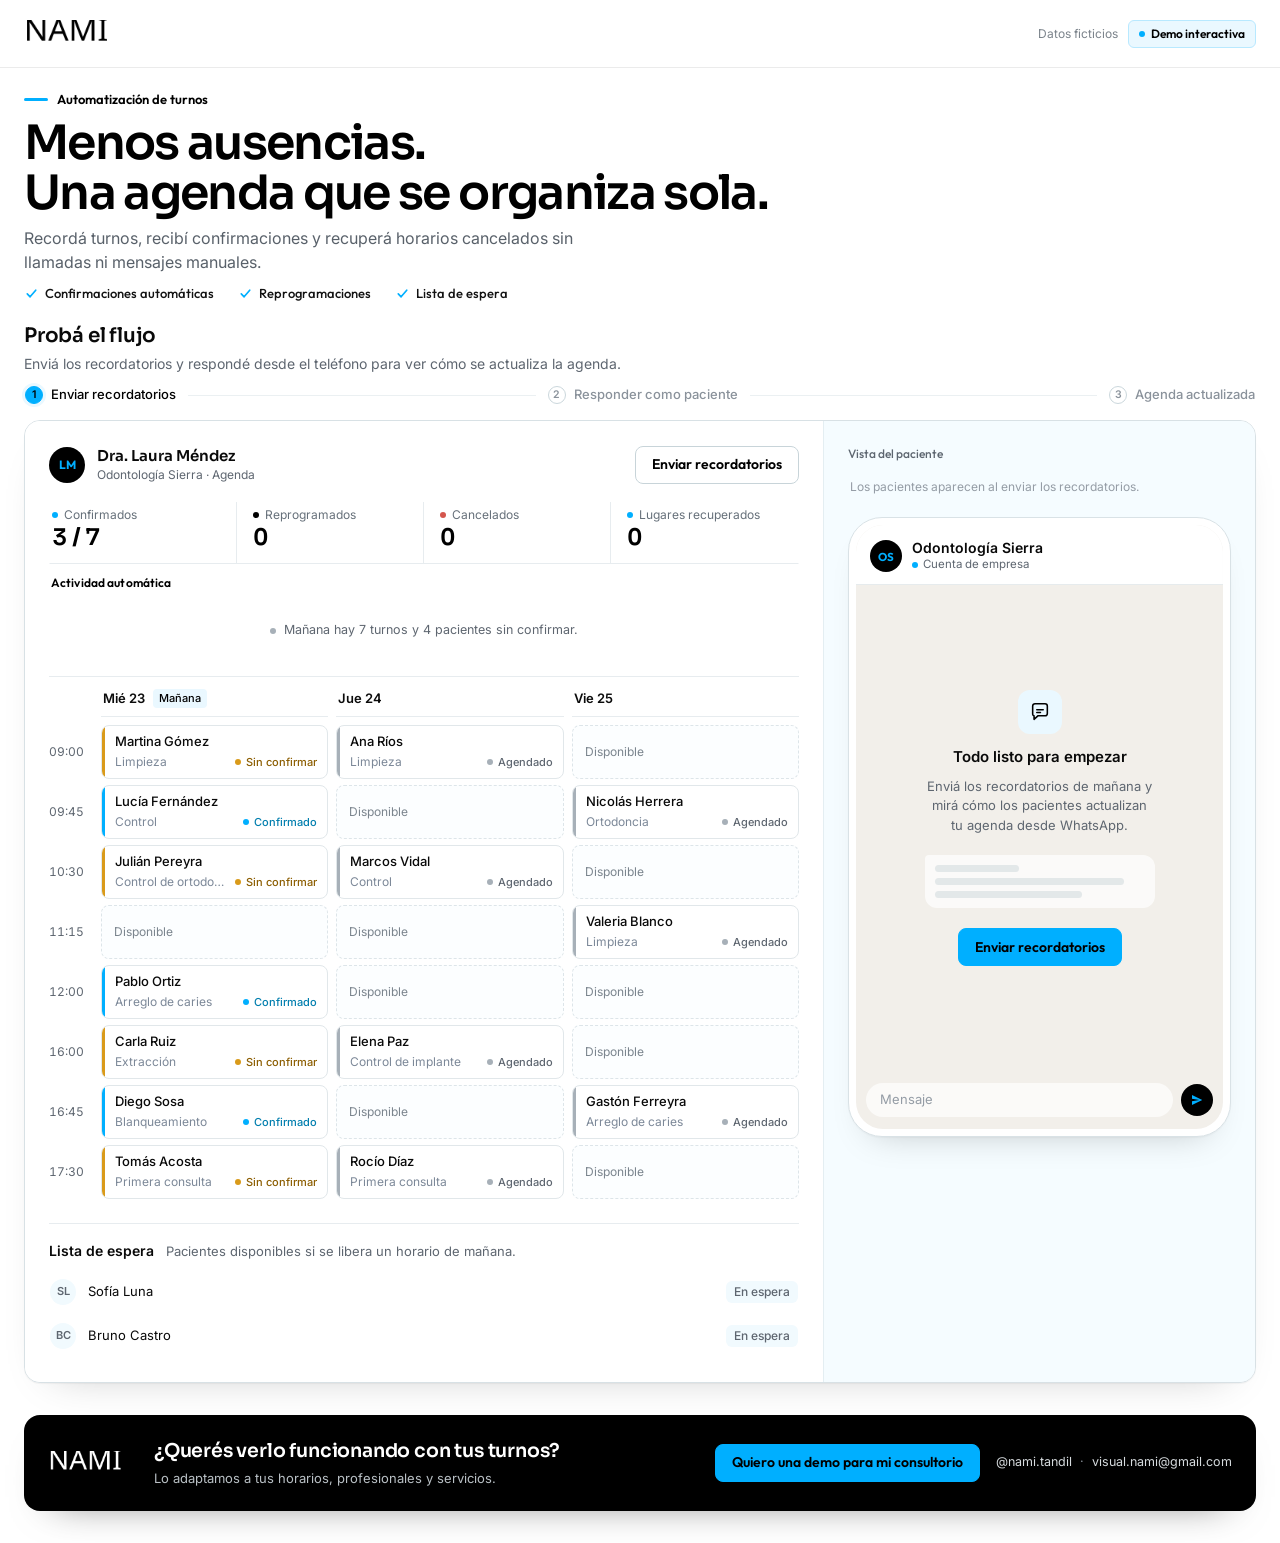
==== demo-turnos/demo_turnos_whatsapp_nami.html @ 7fe3a368 "feat: se agrego turnero" ====
<!DOCTYPE html>
<html lang="es">
<head>
<meta charset="UTF-8">
<meta name="viewport" content="width=device-width, initial-scale=1, viewport-fit=cover">
<meta name="color-scheme" content="light">
<title>Demo interactiva: turnos por WhatsApp — NAMI</title>
<link rel="preconnect" href="https://fonts.googleapis.com">
<link rel="preconnect" href="https://fonts.gstatic.com" crossorigin>
<link href="https://fonts.googleapis.com/css2?family=Inter:wght@400;500;600;700&family=Outfit:wght@500;600;700&family=Sora:wght@500;600;700&display=swap" rel="stylesheet">
<style>
:root{
  color-scheme:light;
  --bg:#F6F8FA; --surface:#FFFFFF; --panel:#FAFBFC; --subtle:#F3F5F8; --ink:#15202B; --muted:#64748B; --faint:#94A3B8; --free-ink:#6B7889;
  --line:#E4E9EF; --line-soft:#EDF0F4; --line-strong:#D5DCE4;
  --navy:#172A3A; --navy-hover:#22394D; --accent:#566FEF; --accent-tint:#EEF1FE; --accent-ink:#3E55D6;
  --ok:#20B982; --ok-ink:#0E8A5E; --ok-tint:#E8F7F0;
  --warn:#DDA02B; --warn-ink:#946306; --warn-tint:#FDF4E2;
  --bad:#C4574C; --bad-ink:#A4443A; --bad-tint:#FBEFED;
  --neutral:#A3AFBE;
  --chat-bg:#EFEBE5; --bubble-me:#DDF5E9; --bubble-bot:#FFFFFF; --chat-meta:#7C8A96;
  --s1:4px; --s2:8px; --s3:12px; --s4:16px; --s5:24px; --s6:32px; --s7:48px; --s8:64px;
  --r-sm:6px; --r:8px; --r-md:10px; --r-lg:14px;
  --sh-ws:0 1px 2px rgba(23,42,58,.04),0 12px 32px -20px rgba(23,42,58,.14);
  --sh-device:0 1px 2px rgba(23,42,58,.05),0 12px 28px -18px rgba(23,42,58,.22);
  --font:"Geist","Inter",system-ui,-apple-system,"Segoe UI",Roboto,sans-serif;
  --fs-xs:12px; --fs-sm:13px; --fs-base:14px; --fs-md:16px; --fs-lg:20px;
  --ease:cubic-bezier(.2,.7,.2,1); --t-fast:180ms; --t:260ms; --t-slow:320ms;
  box-sizing:border-box;
  padding-top:env(safe-area-inset-top,0px); padding-bottom:env(safe-area-inset-bottom,0px);
}
html{scroll-padding-top:env(safe-area-inset-top,0px)}
*,*::before,*::after{box-sizing:inherit;margin:0;padding:0}
body{background:var(--bg);color:var(--ink);font-family:var(--font);font-size:var(--fs-base);line-height:1.5;-webkit-font-smoothing:antialiased}
button{font:inherit;color:inherit;background:none;border:0;cursor:pointer}
button:disabled{cursor:default}
:focus-visible{outline:2px solid var(--accent);outline-offset:2px;border-radius:var(--r-sm)}
.container{max-width:1360px;margin:0 auto;padding:0 var(--s5)}
.no-anim *,.no-anim *::before,.no-anim *::after{transition:none!important;animation:none!important}

@keyframes fadeUp{from{opacity:0;transform:translateY(4px)}}
@keyframes fadeIn{from{opacity:0}}
@keyframes pop{from{opacity:0;transform:scale(.6)}}
@keyframes fill{from{transform:scaleX(0)}to{transform:scaleX(1)}}

/* header */
.hdr{height:60px;border-bottom:1px solid var(--line-soft);background:var(--surface)}
.hdr .container{height:100%;display:flex;align-items:center;justify-content:space-between}
.brand{display:flex;align-items:center;gap:10px;text-decoration:none;color:var(--navy);font-weight:600;font-size:15px}
.brand i{width:28px;height:28px;border-radius:50%;background:var(--navy);color:#fff;display:grid;place-items:center;font-style:normal;font-size:13px;font-weight:600}
.hdr-r{display:flex;align-items:center;gap:var(--s3)}
.hdr-r small{color:var(--faint);font-size:var(--fs-xs)}
.badge{display:inline-flex;align-items:center;gap:6px;font-size:var(--fs-xs);font-weight:500;color:var(--navy);border:1px solid var(--line);background:var(--subtle);border-radius:var(--r-sm);padding:3px 9px}
.badge::before{content:"";width:6px;height:6px;border-radius:50%;background:var(--ok)}

/* hero */
.hero{padding:var(--s6) 0 var(--s5);max-width:880px}
.eyebrow{font-size:var(--fs-sm);font-weight:500;color:var(--accent-ink);margin-bottom:var(--s2)}
.hero h1{font-size:clamp(32px,3.7vw,48px);font-weight:600;line-height:1.06;letter-spacing:-.03em;color:var(--navy)}
.hero h1 .l{display:block}
.hero p{font-size:var(--fs-md);color:var(--muted);max-width:60ch;margin-top:var(--s3)}
.benefits{display:flex;flex-wrap:wrap;gap:var(--s2) var(--s5);margin-top:var(--s3);list-style:none}
.benefits li{display:flex;align-items:center;gap:6px;font-size:var(--fs-sm);font-weight:500}
.benefits svg{color:var(--ok);flex:none}

/* demo head + stepper */
.demo-head{margin-bottom:var(--s3)}
.demo-head h2{font-size:var(--fs-lg);font-weight:600;letter-spacing:-.01em}
.demo-head p{color:var(--muted);font-size:var(--fs-base);margin-top:2px}
.stepper{display:flex;align-items:center;gap:var(--s3);list-style:none;margin-bottom:var(--s3);padding:var(--s2) var(--s4);background:var(--surface);border:1px solid var(--line-soft);border-radius:var(--r-md)}
.step{display:flex;align-items:center;gap:var(--s2);font-size:var(--fs-sm);font-weight:500;color:var(--faint);white-space:nowrap;transition:color var(--t) var(--ease)}
.step .dot{width:20px;height:20px;border-radius:50%;border:1px solid var(--line-strong);display:grid;place-items:center;font-size:11px;font-weight:600;background:var(--surface);transition:background-color var(--t) var(--ease),border-color var(--t) var(--ease),color var(--t) var(--ease),box-shadow var(--t) var(--ease)}
.step.active{color:var(--ink)}
.step.active .dot{border-color:var(--accent);background:var(--accent);color:#fff;box-shadow:0 0 0 3px var(--accent-tint)}
.step.done{color:var(--ink)}
.step.done .dot{border-color:var(--ok);background:var(--ok);color:#fff}
.step.fx-done .dot svg{animation:pop var(--t) var(--ease)}
.sep{flex:1;height:1px;background:var(--line-soft);min-width:16px;transition:background-color var(--t-slow) var(--ease)}
.sep.done{background:color-mix(in srgb,var(--ok) 55%,transparent)}

/* summary */
.summary{display:grid;grid-template-columns:minmax(0,1.5fr) minmax(0,1fr);gap:var(--s5);align-items:center;background:var(--surface);border:1px solid var(--line-soft);border-left:3px solid var(--ok);border-radius:var(--r-md);padding:var(--s4) var(--s5);margin-bottom:var(--s3)}
.summary.fx-in{animation:fadeUp var(--t-slow) var(--ease)}
.sum-s{font-size:var(--fs-xs);font-weight:500;color:var(--ok-ink);margin-bottom:2px}
.sum-t{display:flex;align-items:center;gap:var(--s2);font-size:var(--fs-md);font-weight:600;margin-bottom:var(--s3)}
.summary ul{list-style:none;display:grid;grid-template-columns:repeat(2,minmax(0,1fr));gap:6px var(--s5)}
.summary li{display:flex;gap:var(--s2);align-items:flex-start;font-size:var(--fs-sm)}
.ck{width:18px;height:18px;border-radius:50%;background:var(--ok-tint);color:var(--ok-ink);display:grid;place-items:center;flex:none;margin-top:1px}
.ck.big{background:var(--ok);color:#fff;width:22px;height:22px;margin:0}
.sum-q{font-size:var(--fs-md);font-weight:600;line-height:1.35;color:var(--navy)}
.sum-a{display:flex;align-items:center;gap:var(--s3);flex-wrap:wrap;margin-top:var(--s3)}
.sum-n{font-size:var(--fs-xs);color:var(--muted);margin-top:var(--s2)}

/* buttons */
.btn{position:relative;overflow:hidden;display:inline-flex;align-items:center;justify-content:center;gap:var(--s2);height:38px;padding:0 var(--s4);border-radius:var(--r);background:var(--navy);color:#fff;font-weight:500;font-size:var(--fs-base);transition:background-color var(--t-fast) var(--ease),color var(--t-fast) var(--ease),border-color var(--t-fast) var(--ease),transform var(--t-fast) var(--ease);text-decoration:none;white-space:nowrap;border:1px solid transparent;cursor:pointer}
.btn:hover:not(:disabled){background:var(--navy-hover)}
.btn:active:not(:disabled){transform:translateY(1px)}
.btn.sending{cursor:progress}
.btn.sending::after{content:"";position:absolute;left:0;right:0;bottom:0;height:2px;background:rgba(255,255,255,.7);transform-origin:left;animation:fill 700ms linear forwards}
.btn.sent{background:var(--ok-tint);color:var(--ok-ink);cursor:default}
.btn.ghost{background:var(--surface);color:var(--ink);border-color:var(--line)}
.btn.ghost:hover:not(:disabled){background:var(--subtle)}
.link{font-size:var(--fs-sm);color:var(--muted);padding:6px 4px;border-radius:var(--r-sm);white-space:nowrap;transition:color var(--t-fast)}
.link:hover{color:var(--ink)}
.send-h:not(.sent):not(.sending){background:var(--surface);color:var(--ink);border-color:var(--line)}
.send-h:not(.sent):not(.sending):hover{background:var(--subtle)}
.send-h.sending{background:var(--subtle);color:var(--muted);border-color:var(--line)}
.send-h.sending::after{background:var(--accent)}

/* workspace */
.ws{display:grid;grid-template-columns:minmax(0,1.85fr) minmax(0,1fr);background:var(--surface);border:1px solid var(--line);border-radius:var(--r-lg);box-shadow:var(--sh-ws);overflow:clip;transition:opacity 200ms var(--ease)}
.ws.fading{opacity:.35}
.ag{padding:var(--s5);min-width:0}
.ph{background:var(--panel);border-left:1px solid var(--line-soft);padding:var(--s5);min-width:0}
.ph-inner{position:sticky;top:calc(var(--s4) + env(safe-area-inset-top,0px));width:100%;max-width:412px;margin:0 auto}

/* agenda */
.ag-h{display:flex;justify-content:space-between;align-items:center;gap:var(--s4);flex-wrap:wrap;margin-bottom:var(--s4);min-height:40px}
.who{display:flex;align-items:center;gap:var(--s3)}
.who .av{width:36px;height:36px;border-radius:50%;background:var(--accent-tint);color:var(--accent-ink);display:grid;place-items:center;font-weight:600;font-size:var(--fs-xs)}
.who b{display:block;font-size:15px;font-weight:600;line-height:1.3}
.who small{display:block;color:var(--muted);font-size:var(--fs-xs)}
.ag-actions{display:flex;align-items:center;gap:var(--s3)}

.metrics{display:grid;grid-template-columns:repeat(4,minmax(0,1fr));border:1px solid var(--line-soft);border-radius:var(--r-md)}
.metric{padding:10px var(--s4);border-right:1px solid var(--line-soft);min-width:0}
.metric:last-child{border-right:0}
.metric .ml{display:flex;align-items:center;gap:6px;font-size:var(--fs-xs);color:var(--muted);white-space:nowrap;overflow:hidden;text-overflow:ellipsis}
.metric .ml::before{content:"";width:6px;height:6px;border-radius:50%;background:var(--c);flex:none}
.metric .mv{display:block;font-size:22px;font-weight:600;letter-spacing:-.02em;line-height:1.25;font-variant-numeric:tabular-nums}
.metric.swap .mv{animation:fadeIn 220ms var(--ease)}

.activity{display:flex;align-items:flex-start;gap:10px;padding:var(--s3) 2px;margin-bottom:var(--s3);border-bottom:1px solid var(--line-soft);min-height:46px;font-size:var(--fs-sm)}
.a-dot{width:7px;height:7px;border-radius:50%;background:var(--tone,var(--neutral));flex:none;margin-top:7px;transition:background-color var(--t) var(--ease)}
.a-body{flex:1;min-width:0;color:var(--muted)}
.a-tag{color:var(--tone-ink,var(--ink));font-weight:500;margin-right:4px;transition:color var(--t) var(--ease)}
.activity.swap .a-body{animation:fadeIn 220ms var(--ease)}
.tone-ok{--tone:var(--ok);--tone-ink:var(--ok-ink)}
.tone-accent{--tone:var(--accent);--tone-ink:var(--accent-ink)}
.tone-bad{--tone:var(--bad);--tone-ink:var(--bad-ink)}
.tone-warn{--tone:var(--warn);--tone-ink:var(--warn-ink)}
.tone-neutral{--tone:var(--neutral);--tone-ink:var(--ink)}

.daytabs{display:none;gap:var(--s1);padding:3px;background:var(--subtle);border-radius:var(--r-md);margin-bottom:var(--s3)}
.daytabs button{flex:1;height:34px;border-radius:var(--r-sm);font-size:var(--fs-sm);font-weight:500;color:var(--muted);transition:background-color var(--t-fast) var(--ease),color var(--t-fast) var(--ease)}
.daytabs button:hover{color:var(--ink)}
.daytabs button[aria-selected="true"]{background:var(--surface);color:var(--ink);box-shadow:0 1px 2px rgba(23,42,58,.08)}

.cal{display:grid;grid-template-columns:44px repeat(3,minmax(0,1fr));gap:6px var(--s2)}
.cal-h{font-size:var(--fs-sm);font-weight:600;padding:0 2px var(--s2);display:flex;align-items:center;gap:var(--s2);border-bottom:1px solid var(--line-soft);margin-bottom:2px}
.cal-h.blank{border:0}
.cal-h .tag{font-size:11px;font-weight:500;color:var(--accent-ink);background:var(--accent-tint);padding:1px 6px;border-radius:4px}
.gut{font-size:var(--fs-xs);color:var(--muted);font-variant-numeric:tabular-nums;height:54px;display:flex;align-items:center}
.c{height:54px;border-radius:var(--r);min-width:0;position:relative;overflow:hidden;border:1px solid var(--line);background-color:var(--surface);transition:background-color var(--t) var(--ease),border-color var(--t) var(--ease),color var(--t) var(--ease)}
.c::before{content:"";position:absolute;left:0;top:0;bottom:0;width:3px;background:var(--c,transparent);transition:background-color var(--t) var(--ease)}
.ci{height:100%;display:flex;flex-direction:column;justify-content:center;padding:0 10px 0 13px;min-width:0}
.appt .nm{font-size:var(--fs-sm);font-weight:500;white-space:nowrap;overflow:hidden;text-overflow:ellipsis;line-height:1.35}
.appt .ln{display:flex;justify-content:space-between;align-items:center;gap:var(--s2);margin-top:2px}
.appt .sv{font-size:var(--fs-xs);color:var(--muted);white-space:nowrap;overflow:hidden;text-overflow:ellipsis;min-width:0}
.appt .stt{display:inline-flex;align-items:center;gap:5px;font-size:11px;font-weight:500;color:var(--ci);white-space:nowrap;flex:none}
.appt .stt::before{content:"";width:6px;height:6px;border-radius:50%;background:var(--c)}
.st-pendiente{--c:var(--warn);--ci:var(--warn-ink)}
.st-confirmado{--c:var(--ok);--ci:var(--ok-ink)}
.st-reprogramado{--c:var(--accent);--ci:var(--accent-ink)}
.st-agendado{--c:var(--neutral);--ci:var(--muted)}
.st-cancelado{--c:var(--bad);--ci:var(--bad-ink);background-color:var(--bad-tint);border-color:#F1DAD6}
.st-cancelado .nm{text-decoration:line-through;text-decoration-color:color-mix(in srgb,var(--bad) 60%,transparent)}
.free{border-style:dashed;border-color:#DCE2E9;background-color:transparent;color:var(--free-ink);font-size:var(--fs-xs)}
.free.hold{border-color:color-mix(in srgb,var(--accent) 40%,transparent);background-color:var(--accent-tint);color:var(--accent-ink);font-weight:500}
.free .ci{padding-left:12px}
.cal.mob{grid-template-columns:44px minmax(0,1fr)}
.cal.mob .cal-h{display:none}
.cal.mob .c{display:none}
.cal.mob[data-sel="mie"] .d-mie,.cal.mob[data-sel="jue"] .d-jue,.cal.mob[data-sel="vie"] .d-vie{display:block}

.wl{margin-top:var(--s5);padding-top:var(--s4);border-top:1px solid var(--line-soft)}
.wl-h{display:flex;align-items:baseline;gap:var(--s3);flex-wrap:wrap;margin-bottom:var(--s2)}
.wl-h h3{font-size:var(--fs-base);font-weight:600;transition:color var(--t) var(--ease)}
.wl-h p{font-size:var(--fs-sm);color:var(--muted)}
.wl.focus .wl-h h3{color:var(--accent-ink)}
.wl ul{list-style:none;display:grid;gap:2px}
.wl li{display:flex;justify-content:space-between;align-items:center;gap:var(--s3);padding:8px 10px;margin:0 -10px;font-size:var(--fs-sm);border-radius:var(--r);border:1px solid transparent;transition:background-color 250ms var(--ease),border-color 250ms var(--ease)}
.wl li.st-aviso,.wl li.st-ofrecido{background-color:var(--accent-tint);border-color:color-mix(in srgb,var(--accent) 22%,transparent)}
.wl li.st-tomo{background-color:var(--ok-tint);border-color:color-mix(in srgb,var(--ok) 22%,transparent)}
.wl li .p{display:flex;align-items:center;gap:var(--s3);white-space:nowrap}
.wl li .ini{width:26px;height:26px;border-radius:50%;background:var(--subtle);display:grid;place-items:center;font-size:11px;font-weight:600;color:var(--muted)}
.pill{font-size:var(--fs-xs);font-weight:500;padding:2px 8px;border-radius:var(--r-sm);white-space:nowrap;transition:background-color 250ms var(--ease),color 250ms var(--ease)}
.pill.espera,.pill.sigue{background:var(--subtle);color:var(--muted)}
.pill.aviso{background:var(--surface);color:var(--accent-ink)}
.pill.ofrecido{background:var(--surface);color:var(--accent-ink)}
.pill.tomo{background:var(--surface);color:var(--ok-ink)}

/* phone */
.ph-lbl{font-size:var(--fs-xs);color:var(--muted);font-weight:500;margin-bottom:var(--s2);min-height:18px}
.chats{display:flex;gap:6px;overflow-x:auto;margin-bottom:var(--s3);scrollbar-width:none;min-height:32px;width:100%;overscroll-behavior-inline:contain}
.chats::-webkit-scrollbar{display:none}
.chip{display:inline-flex;align-items:center;justify-content:flex-start;gap:6px;height:32px;padding:0 10px 0 4px;border:1px solid var(--line);background:var(--surface);border-radius:var(--r);font-size:var(--fs-xs);font-weight:500;white-space:nowrap;color:var(--muted);flex:1 0 auto;min-width:max-content;transition:background-color var(--t-fast) var(--ease),border-color var(--t-fast) var(--ease),color var(--t-fast) var(--ease)}
.chip:hover{color:var(--ink);background:var(--subtle)}
.chip .cav{width:24px;height:24px;border-radius:50%;background:var(--subtle);display:grid;place-items:center;font-size:10px;font-weight:600;color:var(--muted);transition:background-color var(--t) var(--ease),color var(--t) var(--ease)}
.chip.done{background:var(--ok-tint);border-color:color-mix(in srgb,var(--ok) 30%,transparent);color:var(--ok-ink)}
.chip.done .cav{background:var(--ok);color:#fff}
.chip[aria-selected="true"]{border-color:var(--navy);box-shadow:inset 0 0 0 1px var(--navy);color:var(--ink)}
.chip.done[aria-selected="true"]{color:var(--ok-ink)}
.chip .u{width:6px;height:6px;border-radius:50%;background:var(--ok)}
.chip .u.hide{display:none}
.chats .hint-s{font-size:var(--fs-xs);color:var(--faint);line-height:32px}
.device{height:620px;border-radius:34px;background:var(--surface);border:1px solid var(--line);padding:7px;box-shadow:var(--sh-device)}
.screen{position:relative;height:100%;border-radius:27px;overflow:hidden;display:flex;flex-direction:column;background:var(--chat-bg)}
.c-head{background:var(--surface);display:flex;align-items:center;gap:10px;padding:14px 14px 10px;border-bottom:1px solid var(--line-soft);flex:none}
.c-head .av{width:32px;height:32px;border-radius:50%;background:var(--navy);color:#fff;display:grid;place-items:center;font-weight:600;font-size:11.5px;flex:none}
.c-head b{display:block;font-size:var(--fs-base);font-weight:600;line-height:1.25}
.c-head small{display:flex;align-items:center;gap:5px;font-size:11.5px;color:var(--muted);transition:color var(--t-fast)}
.c-head small::before{content:"";width:6px;height:6px;border-radius:50%;background:var(--ok)}
.c-head small.typ{color:var(--ok-ink)}
.c-body{flex:1;overflow-y:auto;overscroll-behavior:contain;padding:var(--s3) 10px var(--s4);display:flex;flex-direction:column;gap:6px;scrollbar-width:thin;scrollbar-color:rgba(23,42,58,.16) transparent}
.c-body::-webkit-scrollbar{width:6px}
.c-body::-webkit-scrollbar-track{background:transparent}
.c-body::-webkit-scrollbar-thumb{background:rgba(23,42,58,.14);border-radius:3px}
.c-body::-webkit-scrollbar-thumb:hover{background:rgba(23,42,58,.26)}
.c-body>*{flex:none}
.daysep{align-self:center;font-size:11px;color:var(--chat-meta);background:rgba(255,255,255,.75);padding:2px 8px;border-radius:var(--r-sm);margin-bottom:var(--s1)}
.msg{max-width:84%;display:flex;flex-direction:column;gap:6px}
.msg.bot{align-self:flex-start}
.msg.me{align-self:flex-end}
.msg.me+.msg.bot,.msg.bot+.msg.me,.sys+.msg,.msg+.sys{margin-top:4px}
.in{animation:fadeUp var(--t) var(--ease)}
.bub{padding:7px 10px 3px;border-radius:12px;font-size:14px;line-height:1.42;box-shadow:0 1px 1px rgba(23,42,58,.05);overflow-wrap:anywhere}
.bot .bub{background:var(--bubble-bot);border-top-left-radius:4px}
.me .bub{background:var(--bubble-me);border-top-right-radius:4px}
.bub .meta{display:block;text-align:right;font-size:10.5px;color:var(--chat-meta);margin-top:1px}
.me .meta::after{content:" ✓✓";color:#3AA0DB;letter-spacing:-2px}
.qr{display:flex;flex-wrap:wrap;gap:6px}
.qr button{height:32px;padding:0 12px;border-radius:var(--r);background:var(--surface);border:1px solid rgba(23,42,58,.1);color:var(--ok-ink);font-size:13px;font-weight:500;cursor:pointer;transition:background-color var(--t-fast) var(--ease),border-color var(--t-fast) var(--ease),transform var(--t-fast) var(--ease)}
.qr button:hover:not(:disabled){background:var(--ok-tint);border-color:color-mix(in srgb,var(--ok) 35%,transparent)}
.qr button:active:not(:disabled){transform:translateY(1px);background:color-mix(in srgb,var(--ok) 18%,#fff)}
.qr button.neg{color:var(--bad-ink)}
.qr button.neg:hover:not(:disabled){background:var(--bad-tint);border-color:color-mix(in srgb,var(--bad) 30%,transparent)}
.qr button.neg:active:not(:disabled){background:color-mix(in srgb,var(--bad) 14%,#fff)}
.qr.opts button{color:var(--ink);font-variant-numeric:tabular-nums}
.qr.opts button:hover:not(:disabled){color:var(--ok-ink)}
.qr button:disabled{background:transparent;border-style:dashed;border-color:rgba(23,42,58,.14);color:var(--faint);cursor:not-allowed}
.qr button:focus-visible{outline:2px solid var(--accent);outline-offset:1px}
.chosen{display:inline-flex;align-items:center;gap:6px;align-self:flex-start;height:28px;padding:0 10px;border-radius:var(--r);background:rgba(255,255,255,.6);color:var(--muted);font-size:12.5px;font-weight:500}
.chosen svg{color:var(--ok)}
.chosen.neg svg{color:var(--bad)}
.hint{font-size:11.5px;color:var(--accent-ink);background:rgba(255,255,255,.7);border:1px dashed color-mix(in srgb,var(--accent) 45%,transparent);border-radius:var(--r-sm);padding:4px 8px;align-self:flex-start}
.sys{align-self:center;max-width:90%;text-align:center;font-size:11.5px;color:#4B5866;background:rgba(255,255,255,.8);border-radius:var(--r);padding:4px 10px}
.typing{align-self:flex-start;background:var(--bubble-bot);border-radius:12px;padding:10px 12px;display:none;gap:4px;margin-top:4px}
.typing.on{display:flex}
.typing i{width:5px;height:5px;border-radius:50%;background:var(--chat-meta)}
.typing i:nth-child(1){opacity:.4}.typing i:nth-child(2){opacity:.65}.typing i:nth-child(3){opacity:.9}
.empty{margin:auto;text-align:center;display:grid;justify-items:center;gap:var(--s2);padding:var(--s5)}
.empty .ic{width:44px;height:44px;border-radius:12px;background:var(--surface);display:grid;place-items:center;color:var(--ok);margin-bottom:var(--s1)}
.empty b{font-size:15px;font-weight:600}
.empty p{font-size:var(--fs-sm);color:var(--muted);max-width:230px;margin-bottom:var(--s3)}
.preview{width:100%;max-width:230px;background:var(--surface);border-radius:12px;border-top-left-radius:4px;padding:10px;text-align:left;display:grid;gap:6px;margin-bottom:var(--s3);opacity:.7}
.preview i{height:7px;border-radius:4px;background:var(--line)}
.c-foot{display:flex;gap:var(--s2);align-items:center;padding:var(--s2) 10px 12px;flex:none;user-select:none}
.c-foot .inp{flex:1;background:rgba(255,255,255,.7);border-radius:18px;padding:7px 14px;font-size:var(--fs-sm);color:var(--faint);cursor:default}
.c-foot .snd{width:32px;height:32px;border-radius:50%;background:rgba(23,42,58,.12);display:grid;place-items:center;color:#fff}
.echo{display:none}

/* cta */
.cta{display:flex;justify-content:space-between;align-items:center;gap:var(--s5);flex-wrap:wrap;margin:var(--s6) 0 var(--s7);padding-top:var(--s5);border-top:1px solid var(--line-soft)}
.cta h2{font-size:18px;font-weight:600;letter-spacing:-.01em;color:var(--navy)}
.cta p{color:var(--muted);font-size:var(--fs-sm);margin-top:2px}
.cta .act{display:flex;align-items:center;gap:var(--s4);flex-wrap:wrap}
.cta .mail{font-size:var(--fs-sm);color:var(--muted);text-decoration:none}
.cta .mail:hover{color:var(--ink)}


/* ---------- pasada de calma ---------- */
.c{border-color:#E8ECF0;transition:background-color 240ms var(--ease),border-color 240ms var(--ease),color 240ms var(--ease)}
.c::before{transition:background-color 240ms var(--ease)}
.ci{transition:opacity 220ms var(--ease)}
.ci.swap0{opacity:0;transition:none}
.c.recovered{background-color:var(--ok-tint);border-color:color-mix(in srgb,var(--ok) 30%,transparent)}
.free{border-color:#E1E6EC;color:#7A8696}
.free.hold{border-color:color-mix(in srgb,var(--accent) 30%,transparent)}
.appt .sv{color:#7C8898}
.st-cancelado{border-color:#F2DEDA}
.hero{padding:22px 0 18px}
.hero p{margin-top:var(--s2)}
.benefits{margin-top:10px}
.demo-head{margin-bottom:6px}
.stepper{background:transparent;border-color:transparent;padding:4px 0;margin-bottom:10px}
.step .dot{width:18px;height:18px;font-size:10.5px}
.step.active .dot{box-shadow:0 0 0 3px color-mix(in srgb,var(--accent) 12%,transparent)}
.ph{background:#FCFCFD;border-left-color:#F0F2F5}
.metrics{border-color:transparent;border-bottom:1px solid #F0F2F5;border-radius:0}
.metric{padding:4px var(--s4) 10px;border-right-color:#F0F2F5}
.metric:first-child{padding-left:2px}
.metric .mv{font-size:23px}
.activity{border-bottom-color:#F0F2F5;padding:10px 2px;min-height:44px}
.wl li.st-aviso,.wl li.st-ofrecido{background-color:color-mix(in srgb,var(--accent-tint) 70%,#fff);border-color:transparent}
.wl li.st-tomo{background-color:color-mix(in srgb,var(--ok-tint) 70%,#fff);border-color:transparent}
.wl ul{gap:0}
.device{border-color:#E8ECF0;box-shadow:0 1px 2px rgba(23,42,58,.04),0 10px 24px -18px rgba(23,42,58,.18)}
.c-body{scrollbar-color:rgba(23,42,58,.1) transparent}
.c-body::-webkit-scrollbar{width:5px}
.c-body::-webkit-scrollbar-thumb{background:rgba(23,42,58,.1)}
.c-body::-webkit-scrollbar-thumb:hover{background:rgba(23,42,58,.22)}
.chosen{background:rgba(255,255,255,.85);border:1px solid rgba(23,42,58,.06);color:#3C4A58;animation:fadeIn 200ms var(--ease)}
.chosen.neg{color:var(--bad-ink)}
.cta{margin:var(--s5) 0 var(--s6);padding-top:var(--s4)}
@media (max-width:759px){.metrics{border-bottom:0}.metric{padding:8px var(--s3)}.metric:first-child{padding-left:var(--s3)}.hero{padding:var(--s4) 0 var(--s3)}}


/* ---------- actividad automática ---------- */
.feed{padding:10px 2px 12px;border-bottom:1px solid #F0F2F5;margin-bottom:var(--s3)}
.feed h4{font-size:var(--fs-xs);font-weight:500;color:var(--muted);margin-bottom:6px}
.feed ul{list-style:none;height:66px;overflow:hidden;display:flex;flex-direction:column;gap:3px}
.feed .ev{height:20px;flex:none;display:flex;align-items:center;gap:8px;font-size:12.5px;color:var(--ink);min-width:0}
.feed .ev .d{width:6px;height:6px;border-radius:50%;background:var(--neutral);flex:none}
.feed .ev .tx{white-space:nowrap;overflow:hidden;text-overflow:ellipsis;min-width:0}
.feed .ev.empty{color:var(--muted)}
.feed .ev.in{animation:fadeIn 240ms var(--ease)}
.t-ok .d{background:var(--ok)!important}.t-bad .d{background:var(--bad)!important}
.t-offer .d,.t-move .d,.t-send .d{background:var(--accent)!important}.t-warn .d{background:var(--warn)!important}
/* ---------- selector de conversaciones ---------- */
.chats-wrap{position:relative;width:100%;margin-bottom:var(--s3)}
.chats-wrap .chats{margin-bottom:0;scroll-padding-inline:12px;padding:0 2px 2px;-webkit-overflow-scrolling:touch}
.chats-wrap::before,.chats-wrap::after{content:"";position:absolute;top:0;bottom:2px;width:28px;pointer-events:none;opacity:0;transition:opacity 180ms var(--ease);z-index:2}
.chats-wrap::before{left:0;background:linear-gradient(90deg,#FCFCFD 30%,rgba(252,252,253,0))}
.chats-wrap::after{right:0;background:linear-gradient(270deg,#FCFCFD 30%,rgba(252,252,253,0))}
.chats-wrap.fl::before,.chats-wrap.fr::after{opacity:1}
.chats-wrap.fr .chats{mask-image:none}
@media (max-width:759px){.chats-wrap .chats{scroll-snap-type:x proximity}.chats-wrap .chip{scroll-snap-align:start}.feed ul{height:66px}}

/* responsive */
@media (max-width:1180px){
  .ws{grid-template-columns:minmax(0,1fr) 340px}
  .ph{padding:var(--s4)}
  .ph-inner{max-width:100%}
  .daytabs{display:flex}
}
@media (max-width:1024px){
  .metrics{grid-template-columns:repeat(2,minmax(0,1fr))}
  .metric:nth-child(2){border-right:0}
  .metric:nth-child(-n+2){border-bottom:1px solid var(--line-soft)}
}
@media (max-width:1024px),(pointer:coarse){
  .qr button{min-height:44px;padding:0 14px}
  .chip{height:44px}
  .chats{min-height:44px}
  .daytabs button{height:44px}
  .link{min-height:44px}
  .btn{min-height:44px}
}
@media (max-width:759px){
  .container{padding:0 var(--s4)}
  .hdr-r small{display:none}
  .hero{padding:var(--s5) 0 var(--s4)}
  .hero p{font-size:15px}
  .stepper{gap:var(--s2);padding:var(--s2) var(--s3)}
  .step .lbl-l{display:none}
  .ws{grid-template-columns:1fr}
  .ag{padding:var(--s4)}
  .ph{border-left:0;border-top:1px solid var(--line-soft);padding:var(--s5) var(--s4)}
  .ph-inner{position:static;max-width:none}
  .device{height:600px;max-width:420px;margin:0 auto}
  .ag-actions{width:100%;justify-content:space-between;flex-direction:row-reverse}
  .ag-actions .btn{flex:1;min-width:0;padding:0 var(--s3)}
  .send-h:not(.sent):not(.sending){background:var(--navy);color:#fff;border-color:transparent}
  .send-p:not(.sent):not(.sending){background:var(--surface);color:var(--ink);border-color:var(--line)}
  .summary{grid-template-columns:1fr;padding:var(--s4)}
  .summary ul{grid-template-columns:1fr}
  .pill .lbl-l{display:none}
  .echo{display:flex;align-items:center;gap:var(--s2);font-size:var(--fs-sm);background:var(--surface);border:1px solid var(--line-soft);border-radius:var(--r);padding:6px var(--s3);margin-top:var(--s3)}
  .echo:empty{display:none}
  .echo .txt{flex:1;min-width:0}
  .cta{margin:var(--s5) 0 var(--s6)}
}
@media (min-width:760px){.step .lbl-s{display:none}}
@media (prefers-reduced-motion:reduce){*,*::before,*::after{animation:none!important;transition-duration:1ms!important;scroll-behavior:auto!important}}


/* =========================================================
   NAMI — adaptación de identidad visual
   Paleta principal: #FFFFFF / #000000 / #00AFFF
   Tipografías de marca: Sora / Inter / Outfit
   ========================================================= */
:root{
  --brand-cyan:#00AFFF;
  --brand-cyan-soft:#EAF8FF;
  --brand-cyan-softer:#F5FCFF;
  --brand-cyan-dark:#007EAE;
  --brand-black:#000000;
  --brand-white:#FFFFFF;

  --bg:#FFFFFF;
  --surface:#FFFFFF;
  --panel:#F7FCFF;
  --subtle:#F1FAFE;
  --ink:#090909;
  --muted:#5E6670;
  --faint:#949CA5;
  --free-ink:#747E89;
  --line:#DDE5E9;
  --line-soft:#EBF0F2;
  --line-strong:#CBD7DC;
  --navy:#000000;
  --navy-hover:#151515;
  --accent:#00AFFF;
  --accent-tint:#EAF8FF;
  --accent-ink:#007EAE;

  /* El cian de marca toma el rol positivo principal; rojo/ámbar se conservan solo como semánticos. */
  --ok:#00AFFF;
  --ok-ink:#007EAE;
  --ok-tint:#EAF8FF;
  --warn:#D99A1A;
  --warn-ink:#8B5D00;
  --warn-tint:#FFF6DF;
  --bad:#D4564D;
  --bad-ink:#A33C35;
  --bad-tint:#FFF0EE;
  --neutral:#A7B0B8;

  --font:"Inter",system-ui,-apple-system,"Segoe UI",Roboto,sans-serif;
  --font-display:"Sora","Inter",system-ui,sans-serif;
  --font-accent:"Outfit","Inter",system-ui,sans-serif;

  --sh-ws:0 1px 1px rgba(0,0,0,.04),0 18px 42px -30px rgba(0,0,0,.28);
  --sh-device:0 1px 2px rgba(0,0,0,.04),0 18px 36px -24px rgba(0,0,0,.25);
}

body{background:var(--bg);color:var(--ink)}
.container{max-width:1380px}

/* Header */
.hdr{height:68px;background:#fff;border-bottom:1px solid rgba(0,0,0,.08)}
.brand{height:100%;display:flex;align-items:center}
.brand-logo{display:block;width:96px;height:auto;max-height:30px;object-fit:contain}
.hdr-r{gap:10px}
.hdr-r small{color:#7B838B}
.badge{font-family:var(--font-accent);font-weight:600;color:#000;background:var(--brand-cyan-soft);border-color:color-mix(in srgb,var(--brand-cyan) 28%,#fff);padding:4px 10px}
.badge::before{background:var(--brand-cyan)}

/* Tipografía */
.hero h1,.demo-head h2,.summary .sum-t,.cta h2{font-family:var(--font-display)}
.eyebrow,.benefits,.btn,.badge,.ph-lbl,.feed h4{font-family:var(--font-accent)}
.hero h1{color:#000;letter-spacing:-.035em;font-weight:600}
.hero p{color:#59616A}
.eyebrow{display:flex;align-items:center;gap:9px;color:#000;font-weight:600}
.eyebrow::before{content:"";width:24px;height:3px;border-radius:99px;background:var(--brand-cyan)}
.benefits li{color:#121212}
.benefits svg{color:var(--brand-cyan)}

/* Guía */
.step{color:#8A929B}
.step.active{color:#000}
.step.active .dot{background:var(--brand-cyan);border-color:var(--brand-cyan);color:#000;box-shadow:0 0 0 3px var(--brand-cyan-soft)}
.step.done .dot{background:#000;border-color:#000;color:var(--brand-cyan)}
.sep.done{background:color-mix(in srgb,var(--brand-cyan) 68%,#fff)}

/* Acciones */
.btn{font-weight:600;background:var(--brand-cyan);color:#000;border-color:var(--brand-cyan);box-shadow:none}
.btn:hover:not(:disabled){background:#000;color:#fff;border-color:#000}
.btn:focus-visible{outline-color:#000;box-shadow:0 0 0 3px var(--brand-cyan-soft)}
.btn.sent{background:var(--brand-cyan-soft);color:#000;border-color:color-mix(in srgb,var(--brand-cyan) 30%,#fff)}
.send-h:not(.sent):not(.sending){background:#fff;color:#000;border-color:#C8D4D9}
.send-h:not(.sent):not(.sending):hover{background:#000;color:#fff;border-color:#000}
.link{color:#646C74}
.link:hover{color:#000}

/* Workspace */
.ws{border-color:#D8E1E5;border-radius:16px;box-shadow:var(--sh-ws)}
.ag{background:#fff}
.ph{background:var(--brand-cyan-softer);border-left-color:#E4EEF2}
.who .av{background:#000;color:var(--brand-cyan);font-family:var(--font-accent);font-weight:700}
.who b{font-family:var(--font-display);font-weight:600}

/* Métricas y actividad */
.metrics{border-bottom-color:#E7ECEF}
.metric{border-right-color:#E7ECEF}
.metric .ml{color:#66707A}
.metric .mv{color:#000;font-family:var(--font-display);font-weight:600}
.metric:nth-child(1){--c:var(--brand-cyan)!important}
.metric:nth-child(2){--c:#000!important}
.metric:nth-child(4){--c:var(--brand-cyan)!important}
.feed{border-bottom-color:#E7ECEF}
.feed h4{color:#000;font-weight:600;letter-spacing:.01em}
.feed .ev{color:#1A1A1A}
.t-ok .d,.t-offer .d,.t-move .d,.t-send .d{background:var(--brand-cyan)!important}

/* Agenda */
.cal-h{color:#0B0B0B;border-bottom-color:#E7ECEF}
.cal-h .tag{color:#000;background:var(--brand-cyan-soft)}
.c{border-color:#E1E7EA}
.c::before{width:3px}
.st-confirmado{--c:var(--brand-cyan);--ci:var(--brand-cyan-dark)}
.st-reprogramado{--c:#000;--ci:#000}
.free{border-color:#DDE5E9;color:#7B858E;background:#FCFEFF}
.free.hold{border-color:var(--brand-cyan);background:var(--brand-cyan-soft);color:#000}
.wl{border-top-color:#E7ECEF}
.wl.focus .wl-h h3{color:#000}
.wl li.st-aviso,.wl li.st-ofrecido{background:var(--brand-cyan-soft)}
.wl li.st-tomo{background:var(--brand-cyan-soft)}
.pill.aviso,.pill.ofrecido,.pill.tomo{color:#000}

/* Selector de conversaciones */
.ph-lbl{color:#5D6670}
.chip{border-color:#D8E2E6;color:#5F6871;background:#fff}
.chip:hover{background:var(--brand-cyan-soft);color:#000}
.chip .cav{background:#EEF4F6;color:#515A63}
.chip.done{background:var(--brand-cyan-soft);border-color:color-mix(in srgb,var(--brand-cyan) 35%,#fff);color:#000}
.chip.done .cav{background:var(--brand-cyan);color:#000}
.chip[aria-selected="true"]{border-color:#000;box-shadow:inset 0 0 0 1px #000;color:#000}
.chip.done[aria-selected="true"]{border-color:#000;color:#000}
.chip .u{background:var(--brand-cyan)}
.chats-wrap::before{background:linear-gradient(90deg,var(--brand-cyan-softer) 30%,rgba(245,252,255,0))}
.chats-wrap::after{background:linear-gradient(270deg,var(--brand-cyan-softer) 30%,rgba(245,252,255,0))}

/* Teléfono / conversación */
.device{border-color:#D9E2E6;background:#fff;box-shadow:var(--sh-device)}
.screen{background:#F2EFEA}
.c-head{border-bottom-color:#E6EBED}
.c-head .av{background:#000;color:var(--brand-cyan);font-family:var(--font-accent);font-weight:700}
.c-head small::before{background:var(--brand-cyan)}
.c-head small.typ{color:var(--brand-cyan-dark)}
.qr button{color:#000;border-color:#D8E1E5}
.qr button:hover:not(:disabled){background:var(--brand-cyan-soft);border-color:var(--brand-cyan)}
.qr.opts button:hover:not(:disabled){color:#000}
.chosen{border-color:#DDE5E9;color:#111}
.chosen svg{color:var(--brand-cyan-dark)}
.hint{color:#000;background:var(--brand-cyan-soft);border-color:color-mix(in srgb,var(--brand-cyan) 45%,#fff)}
.empty .ic{color:#000;background:var(--brand-cyan-soft)}
.c-foot .snd{background:#000;color:var(--brand-cyan)}

/* Resumen */
.summary{border-color:#DDE5E9;border-left-color:var(--brand-cyan);box-shadow:0 10px 28px -24px rgba(0,0,0,.24)}
.sum-s{color:var(--brand-cyan-dark)}
.ck{background:var(--brand-cyan-soft);color:#000}
.ck.big{background:var(--brand-cyan);color:#000}
.sum-q{color:#000}

/* CTA NAMI */
.cta{background:#000;color:#fff;border:0;border-radius:16px;margin:var(--s6) 0 var(--s6);padding:22px 24px;box-shadow:0 18px 40px -30px rgba(0,0,0,.65)}
.cta-copy{display:flex;align-items:center;gap:22px;min-width:0}
.cta-logo{width:84px;height:auto;flex:none;display:block}
.cta h2{color:#fff;font-size:19px}
.cta p{color:#B9C0C5;margin-top:4px}
.cta .act{justify-content:flex-end}
.cta .btn{background:var(--brand-cyan);color:#000;border-color:var(--brand-cyan)}
.cta .btn:hover{background:#fff;color:#000;border-color:#fff}
.brand-contact{display:flex;align-items:center;justify-content:flex-end;gap:8px;flex-wrap:wrap;font-size:12.5px;color:#879099}
.brand-contact a{color:#D6DBDE;text-decoration:none;transition:color var(--t-fast) var(--ease)}
.brand-contact a:hover{color:var(--brand-cyan)}

@media (max-width:759px){
  .hdr{height:62px}
  .brand-logo{width:82px;max-height:26px}
  .cta{padding:20px 18px;align-items:flex-start}
  .cta-copy{width:100%;gap:16px}
  .cta-logo{width:70px}
  .cta .act{width:100%;justify-content:flex-start}
  .cta .btn{width:100%}
  .brand-contact{justify-content:flex-start}
}

</style>
</head>
<body>
<header class="hdr">
  <div class="container">
    <a class="brand" href="https://namitandil.com.ar/" target="_blank" rel="noopener" aria-label="NAMI"><img class="brand-logo" src="[data-uri]" alt="NAMI"></a>
    <div class="hdr-r"><small>Datos ficticios</small><span class="badge">Demo interactiva</span></div>
  </div>
</header>

<main class="container">
  <section class="hero">
    <div class="eyebrow">Automatización de turnos</div>
    <h1><span class="l">Menos ausencias.</span> <span class="l">Una agenda que se organiza sola.</span></h1>
    <p>Recordá turnos, recibí confirmaciones y recuperá horarios cancelados sin llamadas ni mensajes manuales.</p>
    <ul class="benefits">
      <li><svg width="15" height="15" viewBox="0 0 16 16" fill="none" aria-hidden="true"><path d="M3.5 8.5l3 3 6-7" stroke="currentColor" stroke-width="1.8" stroke-linecap="round" stroke-linejoin="round"/></svg>Confirmaciones automáticas</li>
      <li><svg width="15" height="15" viewBox="0 0 16 16" fill="none" aria-hidden="true"><path d="M3.5 8.5l3 3 6-7" stroke="currentColor" stroke-width="1.8" stroke-linecap="round" stroke-linejoin="round"/></svg>Reprogramaciones</li>
      <li><svg width="15" height="15" viewBox="0 0 16 16" fill="none" aria-hidden="true"><path d="M3.5 8.5l3 3 6-7" stroke="currentColor" stroke-width="1.8" stroke-linecap="round" stroke-linejoin="round"/></svg>Lista de espera</li>
    </ul>
  </section>

  <section aria-label="Demo">
    <div class="demo-head">
      <h2>Probá el flujo</h2>
      <p>Enviá los recordatorios y respondé desde el teléfono para ver cómo se actualiza la agenda.</p>
    </div>
    <ol class="stepper" id="steps" aria-label="Guía de la demo"></ol>
    <div id="summary"></div>

    <div class="ws" id="ws">
      <section class="ag" id="agenda" aria-label="Agenda del consultorio"></section>
      <aside class="ph" aria-label="WhatsApp del paciente">
        <div class="ph-inner">
          <div class="ph-lbl" id="phlbl">Vista del paciente</div>
          <div class="chats-wrap" id="chatswrap"><div class="chats" id="chats" role="tablist" aria-label="Conversaciones"></div></div>
          <div class="device"><div class="screen" id="screen"></div></div>
          <div class="echo" id="echo" aria-hidden="true"></div>
        </div>
      </aside>
    </div>
  </section>

  <section class="cta" aria-label="Contacto">
    <div class="cta-copy">
      <img class="cta-logo" src="[data-uri]" alt="NAMI">
      <div>
        <h2>¿Querés verlo funcionando con tus turnos?</h2>
        <p>Lo adaptamos a tus horarios, profesionales y servicios.</p>
      </div>
    </div>
    <div class="act">
      <a class="btn" data-cta="footer" target="_blank" rel="noopener">Quiero una demo para mi consultorio</a>
      <div class="brand-contact" aria-label="Datos de contacto NAMI">
        <a href="https://instagram.com/nami.tandil" target="_blank" rel="noopener">@nami.tandil</a>
        <span aria-hidden="true">·</span>
        <a href="mailto:visual.nami@gmail.com?subject=Demo%20de%20turnos%20por%20WhatsApp">visual.nami@gmail.com</a>
      </div>
    </div>
  </section>
</main>
<script>
/* ===== Datos ===== */
const DAYS=[{k:'mie',short:'Mié 23',long:'miércoles 23',name:'Miércoles 23',tag:'mañana'},{k:'jue',short:'Jue 24',long:'jueves 24',name:'Jueves 24'},{k:'vie',short:'Vie 25',long:'viernes 25',name:'Viernes 25'}];
const TIMES=['09:00','09:45','10:30','11:15','12:00','16:00','16:45','17:30'];
const BOOK={
  mie:{'09:00':['Martina Gómez','Limpieza','pendiente'],'09:45':['Lucía Fernández','Control','confirmado'],'10:30':['Julián Pereyra','Control de ortodoncia','pendiente'],'12:00':['Pablo Ortiz','Arreglo de caries','confirmado'],'16:00':['Carla Ruiz','Extracción','pendiente'],'16:45':['Diego Sosa','Blanqueamiento','confirmado'],'17:30':['Tomás Acosta','Primera consulta','pendiente']},
  jue:{'09:00':['Ana Ríos','Limpieza'],'10:30':['Marcos Vidal','Control'],'16:00':['Elena Paz','Control de implante'],'17:30':['Rocío Díaz','Primera consulta']},
  vie:{'09:45':['Nicolás Herrera','Ortodoncia'],'11:15':['Valeria Blanco','Limpieza'],'16:45':['Gastón Ferreyra','Arreglo de caries']}
};
const WAITLIST=[{name:'Sofía Luna',g:'a'},{name:'Bruno Castro',g:'o'}];
const LABEL={pendiente:'Sin confirmar',confirmado:'Confirmado',reprogramado:'Reprogramado',agendado:'Agendado',cancelado:'Cancelado'};
const HINTS={'Martina Gómez':'Caso sugerido: confirmar el turno','Julián Pereyra':'Caso sugerido: reprogramar el turno','Carla Ruiz':'Caso sugerido: cancelar y ver qué pasa con la lista de espera','Tomás Acosta':'Tomás todavía no respondió: en la agenda su turno sigue sin confirmar'};
const PREF=['jue-09:45','vie-10:30','vie-16:00'];
const REMINDER_BTNS=[['✓ Confirmar','confirm'],['Reprogramar','resched'],['Cancelar','cancel','neg']];
const CHOSEN={confirm:'Confirmado',resched:'Pidió reprogramar',cancel:'Pidió cancelar',cancelYes:'Cancelado',cancelNo:'Mantiene el turno',take:'Tomó el turno',decline:'No puede'};
/* Enlace de los botones comerciales: cambiar acá cuando esté el link definitivo */
const CTA_URL='https://wa.me/5492494001904?text='+encodeURIComponent('Hola NAMI, probé la demo de turnos por WhatsApp y quiero verlo con mis turnos.');
const CHECK='<svg width="11" height="11" viewBox="0 0 16 16" fill="none" aria-hidden="true"><path d="M3.5 8.5l3 3 6-7" stroke="currentColor" stroke-width="2.2" stroke-linecap="round" stroke-linejoin="round"/></svg>';
const CHECK14=CHECK.replace(/"11"/g,'"14"');

/* ===== Utilidades ===== */
const $=id=>document.getElementById(id);
const mq=q=>matchMedia(q).matches;
const reduced=()=>mq('(prefers-reduced-motion:reduce)');
const isMob=()=>mq('(max-width:1180px)');
const esc=s=>String(s).replace(/[&<>"']/g,c=>({'&':'&amp;','<':'&lt;','>':'&gt;','"':'&quot;',"'":'&#39;'}[c]));
const dayOf=k=>DAYS.find(d=>d.k===k);
const first=n=>n.split(' ')[0];
const initials=n=>n.split(' ').map(x=>x[0]).join('');
const plural=(n,one,many)=>`${n} ${n===1?one:many}`;
function setHTML(el,html){if(el._h!==html){el.innerHTML=html;el._h=html;return true}return false}
function toNode(html){const t=document.createElement('template');t.innerHTML=html.trim();return t.content.firstElementChild}

/* ===== Estado + temporizadores con invalidación ===== */
let S,EPOCH=0,timers=[],VIEW={chat:null};
function later(fn,ms){const ep=EPOCH;timers.push(setTimeout(()=>{if(ep===EPOCH)fn()},ms))}
/* Secuencia determinística: cada paso corre después del anterior; si devuelve false, corta. */
function seq(steps){let i=0;const next=()=>{if(i>=steps.length)return;const [d,fn]=steps[i++];later(()=>{if(fn()!==false)next()},d)};next()}
function initState(){
  EPOCH++;timers.forEach(clearTimeout);timers=[];
  S={slots:{},chats:{},order:[],active:null,sending:false,sent:false,c:{conf:0,rep:0,can:0,rec:0},
     wait:WAITLIST.map(w=>({...w,st:'espera',time:null})),
     clock:10*60,day:'mie',typing:null,wlFocus:false,resetting:false,touched:false,fx:[],stepsDone:[false,false,false],sumShown:false,
     act:{tag:'Mañana',text:'Hay 7 turnos y 4 pacientes todavía no confirmaron.',tone:'neutral'},
     log:[],logId:0};
  DAYS.forEach(d=>TIMES.forEach(t=>{const b=BOOK[d.k][t];
    S.slots[d.k+'-'+t]={id:d.k+'-'+t,day:d.k,time:t,patient:b?b[0]:null,service:b?b[1]:null,status:b?(b[2]||'agendado'):'libre',hold:null};}));
}
function reset(animated){
  if(S.resetting)return;
  EPOCH++;timers.forEach(clearTimeout);timers=[];
  const ws=$('ws');
  const apply=()=>{initState();VIEW={chat:null};document.body.classList.add('no-anim');render();S.fx=[];
    requestAnimationFrame(()=>requestAnimationFrame(()=>document.body.classList.remove('no-anim')));};
  if(animated&&!reduced()){
    S.resetting=true;ws.classList.add('fading');
    later(()=>{apply();ws.classList.remove('fading')},200);
  }else apply();
}
function clk(){S.clock++;const h=Math.floor(S.clock/60),m=S.clock%60;return String(h).padStart(2,'0')+':'+String(m).padStart(2,'0')}
function ensureChat(n){if(!S.chats[n]){S.chats[n]={name:n,msgs:[],unread:false,slot:null,service:null,wait:false,done:false};S.order.push(n)}return S.chats[n]}
function push(n,msg){const c=ensureChat(n);msg.time=clk();c.msgs.push(msg);if(S.active!==n)c.unread=true;if(!S.active)S.active=n}
function me(n,text){push(n,{from:'me',text})}
function sys(n,text){push(n,{from:'sys',text})}
function bot(n,msg,delay=800){S.typing=n;render();later(()=>{S.typing=null;push(n,Object.assign({from:'bot'},msg));render()},delay)}
function fx(k,cls='upd'){S.fx.push([k,cls])}
function setAct(tag,text,tone){S.act={tag,text,tone}}
/* Actividad automática: eventos internos del consultorio (nunca van al WhatsApp del paciente) */
function logEv(type,text){S.log.push({id:++S.logId,type,text})}
function freeSlot(s){s.patient=null;s.service=null;s.status='libre';s.hold=null}
function isFree(id,c){const x=S.slots[id];return !!x&&!x.patient&&!x.hold&&(!c||x.id!==c.slot)}
function anyOutcome(){return S.c.conf>0||S.c.rep>0||S.c.can>0||S.c.rec>0}
function completed(){return S.c.conf>0&&S.c.rep>0&&S.c.rec>0}

/* ===== Paso 1: enviar ===== */
function sendReminders(){
  if(S.sent||S.sending)return;
  S.sending=true;S.touched=true;render();
  later(()=>{
    S.sending=false;S.sent=true;
    const list=Object.values(S.slots).filter(s=>s.day==='mie'&&s.status==='pendiente');
    list.forEach(s=>{
      push(s.patient,{from:'bot',text:`Hola ${first(s.patient)} 👋\n\nTe recordamos tu turno de ${s.service.toLowerCase()} con la Dra. Laura Méndez mañana, miércoles 23 a las ${s.time}.\n\n¿Podés venir?`,buttons:REMINDER_BTNS,hint:HINTS[s.patient]});
      const c=S.chats[s.patient];c.slot=s.id;c.service=s.service;
    });
    S.active=list[0].patient;S.chats[S.active].unread=false;S.day='mie';
    setAct('Recordatorios enviados',`${list.length} pacientes recibieron el aviso por WhatsApp. Sin escribir uno por uno.`,'accent');
    logEv('send',`Recordatorios enviados a ${list.length} pacientes sin confirmar`);
    render();
    if(mq('(max-width:759px)'))document.querySelector('.device').scrollIntoView({behavior:reduced()?'auto':'smooth',block:'center'});
  },700);
}

/* ===== Cancelación + lista de espera: una sola secuencia ===== */
function waitlistSteps(s,from,d0=700){
  let w=null,cw=null,mi=-1;
  return [
    [d0,()=>{ // LISTA DE ESPERA
      if(s.patient||s.hold)return false;
      w=S.wait.find(x=>x.st==='espera');
      if(!w){setAct('Horario disponible',`El horario de las ${s.time} quedó libre en la agenda.`,'neutral');logEv('neutral',`El horario de las ${s.time} quedó libre en la agenda`);render();return false}
      S.wlFocus=true;w.st='aviso';w.time=s.time;
      const pos=w.g==='a'?'primera':'primero';
      setAct('Lista de espera',`${w.name} está ${pos} en la lista. Se le ofrece el horario de las ${s.time}.`,'accent');
      render();
    }],
    [1000,()=>{ // OFERTA
      if(s.patient){S.wlFocus=false;render();return false}
      s.hold=w.name;w.st='ofrecido';
      push(w.name,{from:'bot',slot:s.id,origin:from,text:`Hola ${first(w.name)} 👋\n\nSe liberó un turno con la Dra. Laura Méndez mañana, miércoles 23 a las ${s.time}.\n\nEstás en la lista de espera: ¿lo querés?`,buttons:[['✓ Lo tomo','take'],['No puedo','decline','neg']]});
      cw=S.chats[w.name];cw.wait=true;mi=cw.msgs.length-1;
      setAct('Lista de espera',`Se le ofreció el horario de las ${s.time} a ${first(w.name)} por WhatsApp.`,'accent');
      logEv('offer',`NAMI ofreció el horario de las ${s.time} a ${w.name}`);
      render();
    }],
    [1800,()=>{ // ACEPTACIÓN AUTOMÁTICA (si el usuario no respondió antes)
      const m=cw&&cw.msgs[mi];if(m&&!m.used)takeOffer(w.name,mi);
    }]
  ];
}
function cancelFlow(n,s){
  /* Secuencia única: cada momento tiene UNA acción visual principal */
  seq([
    [200,()=>{ // CANCELADO (agenda)
      s.status='cancelado';S.c.can++;S.day=s.day;
      setAct('Cancelación',`${first(n)} avisó que no podrá asistir.`,'bad');logEv('bad',`${first(n)} canceló el turno de las ${s.time}`);render();
    }],
    [350,()=>{ // RESPUESTA (teléfono)
      push(n,{from:'bot',text:'Entendido. Tu turno fue cancelado. Gracias por avisar con tiempo.'});render();
    }],
    [500,()=>{ // DISPONIBLE (agenda)
      freeSlot(s);
      setAct('Horario disponible',`${first(n)} avisó que no podrá asistir. El horario de las ${s.time} quedó disponible.`,'neutral');render();
    }],
    ...waitlistSteps(s,n)
  ]);
}
function takeOffer(n,mi){
  const c=S.chats[n],m=c.msgs[mi];if(!m||m.used)return;
  const ws=S.slots[m.slot];if(ws.patient)return;
  m.used=true;m.picked='take';
  me(n,'Lo tomo ✓');
  ws.patient=n;ws.service='Consulta';ws.status='confirmado';ws.hold=null;
  S.recovered=ws.id;later(()=>{S.recovered=null;render()},420); // único feedback positivo
  c.slot=ws.id;c.done=true;S.c.rec++;S.day=ws.day;S.wlFocus=false;
  const w=S.wait.find(x=>x.name===n);w.st='tomo';
  setAct('Horario recuperado',`${first(n)} tomó el horario de las ${ws.time}. La agenda no perdió ese turno.`,'ok');
  logEv('ok',`${first(n)} confirmó el turno de las ${ws.time} · Horario recuperado`);
  render();
  later(()=>{push(n,{from:'bot',text:`¡Es tuyo, ${first(n)}! Te esperamos mañana a las ${ws.time}.`});render()},600);
}

/* ===== Respuestas del paciente ===== */
function reschedOptions(c){
  const ids=PREF.filter(id=>isFree(id,c));
  const more=Object.values(S.slots).filter(x=>x.day!=='mie'&&isFree(x.id,c)&&!ids.includes(x.id)).map(x=>x.id);
  return ids.concat(more).slice(0,3);
}
function act(n,mi,a,arg){
  const c=S.chats[n],m=c&&c.msgs[mi];
  if(!m||m.used||S.typing)return;
  const s=c.slot?S.slots[c.slot]:null;
  S.touched=true;
  if(a==='take'){takeOffer(n,mi);return}
  if(a==='decline'){
    const ws=S.slots[m.slot];m.used=true;m.picked=a;me(n,'No puedo');ws.hold=null;
    const w=S.wait.find(x=>x.name===n);w.st='sigue';S.wlFocus=true;
    setAct('Lista de espera',`${first(n)} no puede asistir. El horario se ofrece a la siguiente persona.`,'accent');
    logEv('neutral',`${first(n)} no puede · NAMI sigue con la lista de espera`);
    bot(n,{text:'Gracias por avisar. Seguís en la lista de espera para los próximos lugares.'});
    seq(waitlistSteps(ws,m.origin,1200));return;
  }
  if(!s)return;
  if(a==='pick'){
    const ns=S.slots[arg];
    if(!isFree(arg,c)){setAct('Aviso','Ese horario se acaba de ocupar. Elegí otro.','warn');logEv('warn','Ese horario se acaba de ocupar');render();return}
    m.used=true;m.picked=arg;
    me(n,`${dayOf(ns.day).name} · ${ns.time}`);
    const old=s;freeSlot(old);
    ns.patient=n;ns.service=c.service;ns.status='reprogramado';
    c.slot=ns.id;c.done=true;S.c.rep++;
    if(isMob()){S.day=old.day;later(()=>{S.day=ns.day;render()},900)}else S.day=ns.day;
    logEv('move',`${first(n)} reprogramó su turno al ${dayOf(ns.day).long} · ${ns.time}`);
    setAct('Turno reprogramado',`${first(n)} pasó su turno del ${dayOf(old.day).long} (${old.time}) al ${dayOf(ns.day).long} a las ${ns.time}. Sin ida y vuelta de mensajes.`,'accent');
    bot(n,{text:`Listo ✓ Tu turno fue reprogramado para el ${dayOf(ns.day).long} a las ${ns.time}.`});
    return;
  }
  m.used=true;m.picked=a;
  if(a==='confirm'){
    me(n,'Confirmo ✓');s.status='confirmado';S.day=s.day;c.done=true;S.c.conf++;
    logEv('ok',`${first(n)} confirmó su turno de las ${s.time}`);
    setAct('Turno confirmado',`${first(n)} confirmó su turno de ${s.day==='mie'?'mañana':'el '+dayOf(s.day).long} a las ${s.time}. Sin llamadas.`,'ok');
    bot(n,{text:`¡Perfecto! Te esperamos mañana a las ${s.time}.`});
  }else if(a==='resched'){
    me(n,'Necesito reprogramar');
    const opts=reschedOptions(c);
    bot(n,opts.length?{text:'Claro. Estos son los próximos horarios disponibles:',opts}:{text:'Por ahora no hay horarios libres. Te avisamos si se libera alguno.'});
  }else if(a==='cancel'){
    me(n,'Cancelar');
    bot(n,{text:`¿Querés cancelar tu turno del ${dayOf(s.day).long} a las ${s.time}?`,buttons:[['Sí, cancelar','cancelYes','neg'],['Volver','cancelNo']]});
  }else if(a==='cancelNo'){
    me(n,'Volver');
    bot(n,{text:'Perfecto, tu turno sigue en pie. ¿Podés venir?',buttons:REMINDER_BTNS});
  }else if(a==='cancelYes'){
    me(n,'Necesito cancelarlo');c.slot=null;c.done=true;
    cancelFlow(n,s);
  }
  render();
}

/* ===== Render: nodos persistentes, se actualizan en el lugar ===== */
const CELLS={};let WLI=[],MET=[];
function buildStatic(){
  $('agenda').innerHTML=`
    <div class="ag-h">
      <div class="who"><div class="av" aria-hidden="true">LM</div><div><b>Dra. Laura Méndez</b><small>Odontología Sierra · Agenda</small></div></div>
      <div class="ag-actions" id="agacts"></div>
    </div>
    <div class="metrics" aria-label="Resumen de mañana">${[['Confirmados','var(--ok)'],['Reprogramados','var(--accent)'],['Cancelados','var(--bad)'],['Lugares recuperados','var(--navy)']].map(([l,c],i)=>`<div class="metric" data-k="m${i}" style="--c:${c}"><span class="ml">${l}</span><b class="mv" aria-live="polite"></b></div>`).join('')}</div>
    <div class="feed" aria-label="Actividad automática"><h4>Actividad automática</h4><ul id="feed" aria-live="polite"></ul></div>
    <div class="daytabs" id="daytabs" role="tablist" aria-label="Día de la agenda"></div>
    <div class="cal" id="cal">
      <div class="cal-h blank"></div>
      ${DAYS.map(d=>`<div class="cal-h">${d.short}${d.tag?'<span class="tag">Mañana</span>':''}</div>`).join('')}
      ${TIMES.map(t=>`<div class="gut">${t}</div>`+DAYS.map(d=>`<div class="c d-${d.k}" data-k="s-${d.k}-${t}"><div class="ci"></div></div>`).join('')).join('')}
    </div>
    <div class="wl" id="wl">
      <div class="wl-h"><h3>Lista de espera</h3><p>Pacientes disponibles si se libera un horario de mañana.</p></div>
      <ul>${WAITLIST.map((w,i)=>`<li data-k="w${i}"><span class="p"><span class="ini" aria-hidden="true">${initials(w.name)}</span>${esc(w.name)}</span><span class="pill"></span></li>`).join('')}</ul>
    </div>`;
  document.querySelectorAll('#cal .c').forEach(el=>{CELLS[el.dataset.k.slice(2)]=el});
  WLI=[...document.querySelectorAll('#wl li')];
  MET=[...document.querySelectorAll('.metric')];
  $('screen').innerHTML=`
    <div class="c-head"><div class="av" aria-hidden="true">OS</div><div><b>Odontología Sierra</b><small id="cstat">Cuenta de empresa</small></div></div>
    <div class="c-body" id="cbody" aria-live="polite"></div>
    <div class="c-foot" aria-hidden="true"><div class="inp">Mensaje</div><span class="snd"><svg width="14" height="14" viewBox="0 0 24 24" fill="currentColor"><path d="M3.4 20.4 21 12 3.4 3.6 3.4 10l12.6 2-12.6 2z"/></svg></span></div>`;
  document.querySelectorAll('[data-cta]').forEach(a=>a.href=CTA_URL);
}
function render(){renderSteps();renderSummary();patchAgenda();renderChats();renderScreen();renderEcho();applyFx()}
function applyFx(){
  const q=S.fx;S.fx=[];
  if(reduced())return;
  q.forEach(([k,cls])=>{
    const el=document.querySelector(`[data-k="${k}"]`);if(!el)return;
    if(el.classList.contains(cls))return; // no reiniciar un efecto en curso
    el.classList.add(cls);
    const end=e=>{if(e.target!==el&&cls!=='fx-done')return;el.classList.remove(cls);el.removeEventListener('animationend',end)};
    el.addEventListener('animationend',end);
  });
}
function sendBtn(extra){
  if(S.sending)return `<button class="btn sending ${extra}" disabled aria-busy="true">Enviando…</button>`;
  if(S.sent)return `<button class="btn sent ${extra}" disabled>${CHECK}Recordatorios enviados</button>`;
  return `<button class="btn ${extra}" data-do="send">Enviar recordatorios</button>`;
}
function renderSteps(){
  const replies=Object.values(S.chats).reduce((a,c)=>a+c.msgs.filter(m=>m.from==='me').length,0);
  const done=[S.sent,replies>0,anyOutcome()];
  done.forEach((d,i)=>{if(d&&!S.stepsDone[i])fx('st'+i,'fx-done')});S.stepsDone=done.slice();
  const cur=done.indexOf(false);
  const items=[['Enviar recordatorios','Enviar'],['Responder como paciente','Responder'],['Agenda actualizada','Agenda']];
  setHTML($('steps'),items.map(([l,sh],i)=>{
    const st=done[i]?'done':(i===cur?'active':'');
    return (i?`<li class="sep ${done[i-1]?'done':''}" aria-hidden="true"></li>`:'')+
      `<li class="step ${st}" data-k="st${i}" ${i===cur?'aria-current="step"':''}><span class="dot">${done[i]?CHECK:i+1}</span><span class="lbl-l">${l}</span><span class="lbl-s">${sh}</span></li>`;
  }).join(''));
}
function renderSummary(){
  const el=$('summary');
  if(!anyOutcome()){setHTML(el,'');S.sumShown=false;return}
  const full=completed();
  if(!S.sumShown){S.sumShown=true;fx('sum','fx-in')}
  const C=S.c,li=t=>`<li><span class="ck">${CHECK}</span>${t}</li>`;
  setHTML(el,`<div class="summary" data-k="sum" role="status">
    <div>
      <p class="sum-s">${full?'Demo completada':'NAMI en acción'}</p>
      <div class="sum-t"><span class="ck big">${CHECK14}</span>${full?'Esto resolvió NAMI':'Ya viste el resultado en la agenda'}</div>
      <ul>
        ${C.conf?li(plural(C.conf,'turno confirmado','turnos confirmados')+' sin llamar'):''}
        ${C.rep?li(plural(C.rep,'turno reprogramado','turnos reprogramados')+' sin ida y vuelta de mensajes'):''}
        ${C.can?li(plural(C.can,'cancelación gestionada','cancelaciones gestionadas')+' con aviso previo'):''}
        ${C.rec?li(plural(C.rec,'horario recuperado','horarios recuperados')+' desde la lista de espera'):''}
      </ul>
    </div>
    <div>
      <p class="sum-q">${full?'Menos mensajes manuales.<br>Menos huecos en la agenda.':'La agenda ya se actualizó sola.<br>Podés seguir probando otros casos.'}</p>
      <div class="sum-a"><a class="btn" href="${CTA_URL}" target="_blank" rel="noopener">Quiero verlo con mis turnos</a><button class="link" data-do="reset">↻ Reiniciar demo</button></div>
      <p class="sum-n">Te mostramos cómo funcionaría en tu consultorio.</p>
    </div></div>`);
}
function patchAgenda(){
  setHTML($('agacts'),(S.touched?'<button class="link" data-do="reset" aria-label="Reiniciar la demo al estado inicial">↻ Reiniciar demo</button>':'')+sendBtn('send-h'));
  // métricas
  const tom=Object.values(S.slots).filter(s=>s.day==='mie'&&s.patient&&s.status!=='cancelado');
  const conf=tom.filter(s=>s.status!=='pendiente').length;
  [`${conf} / ${tom.length}`,S.c.rep,S.c.can,S.c.rec].forEach((v,i)=>{
    const b=MET[i].querySelector('.mv');v=String(v);
    if(b.textContent!==v){const init=b.textContent==='';b.textContent=v;if(!init)fx('m'+i,'swap')}
  });
  renderFeed();
  // días
  const mob=isMob(),cal=$('cal');
  cal.classList.toggle('mob',mob);cal.dataset.sel=S.day;
  setHTML($('daytabs'),DAYS.map(d=>`<button role="tab" data-do="day" data-v="${d.k}" aria-selected="${S.day===d.k}">${d.short}</button>`).join(''));
  // celdas (mismo nodo, cambia clase y contenido)
  Object.values(S.slots).forEach(s=>{
    const el=CELLS[s.id];let cls,inner;
    if(!s.patient){
      cls=`c free d-${s.day}${s.hold?' hold':''}`;
      inner=s.hold?`Ofrecido a ${esc(s.hold)}`:'Disponible';
    }else{
      cls=`c appt st-${s.status} d-${s.day}`;
      inner=`<div class="nm" title="${esc(s.patient)}">${esc(s.patient)}</div><div class="ln"><span class="sv" title="${esc(s.service)}">${esc(s.service)}</span><span class="stt">${LABEL[s.status]}</span></div>`;
    }
    if(S.recovered===s.id)cls+=' recovered';
    if(el._cls!==cls){el.className=cls;el._cls=cls} // mismo nodo: transiciona background/border/color
    if(el._in!==inner){
      const ci=el.firstElementChild,animate=el._in!==undefined&&!reduced();
      el._in=inner;
      if(animate){ci.classList.add('swap0');ci.innerHTML=inner;
        requestAnimationFrame(()=>requestAnimationFrame(()=>ci.classList.remove('swap0')));}
      else ci.innerHTML=inner;
    }
  });
  // lista de espera
  $('wl').classList.toggle('focus',S.wlFocus);
  const wl={espera:'En espera',aviso:'Horario disponible',ofrecido:'Turno ofrecido',sigue:'Sigue en espera'};
  S.wait.forEach((w,i)=>{
    const li=WLI[i];li.className='st-'+w.st;
    setHTML(li.querySelector('.pill'),w.st==='tomo'?`✓ Tomó <span class="lbl-l">el turno de </span>las ${w.time}`:wl[w.st]);
    li.querySelector('.pill').className='pill '+w.st;
  });
}
function renderChats(){
  $('phlbl').textContent=S.active?`Así lo ve ${S.active} en su WhatsApp`:'Vista del paciente';
  const el=$('chats');
  if(!S.order.length){setHTML(el,'<span class="hint-s">Los pacientes aparecen al enviar los recordatorios.</span>');return}
  const sl=el.scrollLeft;
  const changed=setHTML(el,S.order.map(n=>{const c=S.chats[n];
    return `<button class="chip ${c.done?'done':''}" data-do="chat" data-v="${esc(n)}" aria-selected="${S.active===n}" aria-label="${esc(n)}${c.done?', respondido':''}${c.unread?', mensaje nuevo':''}"><span class="cav" aria-hidden="true">${c.done?CHECK:initials(n)}</span>${esc(first(n))}<span class="u ${c.unread?'':'hide'}" aria-hidden="true"></span></button>`}).join(''));
  if(changed)el.scrollLeft=sl;
  if(VIEW.chip!==S.active){VIEW.chip=S.active;revealChip(VIEW.chipInit?!reduced():false);VIEW.chipInit=true}
  updateChipFades();
}
/* Selector: muestra el chip activo completo moviendo solo el scroll horizontal */
function revealChip(smooth){
  const el=$('chats'),chip=el.querySelector('[aria-selected="true"]');if(!chip)return;
  const pad=28,l=chip.offsetLeft,r=l+chip.offsetWidth;let to=null;
  if(l-pad<el.scrollLeft)to=Math.max(0,l-pad);
  else if(r+pad>el.scrollLeft+el.clientWidth)to=r+pad-el.clientWidth;
  if(to!==null)el.scrollTo({left:to,behavior:smooth?'smooth':'auto'});
}
function updateChipFades(){
  const el=$('chats'),w=$('chatswrap');
  w.classList.toggle('fl',el.scrollLeft>1);
  w.classList.toggle('fr',el.scrollLeft+el.clientWidth<el.scrollWidth-1);
}
/* Feed de actividad: nodos por evento, solo entra el nuevo (con FLIP corto para el resto) */
function renderFeed(){
  const ul=$('feed'),items=S.log.slice(-3);
  const want=items.length?items.map(e=>'e'+e.id):[S.sent?'empty2':'empty'];
  const cur=[...ul.children];
  if(cur.map(li=>li.dataset.id).join()===want.join())return;
  const before=new Map(cur.map(li=>[li.dataset.id,li.getBoundingClientRect().top]));
  cur.forEach(li=>{if(!want.includes(li.dataset.id))li.remove()});
  const animate=ul._init&&!reduced();ul._init=true;
  want.forEach((id,i)=>{
    let li=ul.querySelector(`[data-id="${id}"]`);
    if(!li){
      const e=items.find(x=>'e'+x.id===id);
      li=document.createElement('li');li.dataset.id=id;
      if(e){li.className='ev t-'+e.type;li.innerHTML=`<span class="d" aria-hidden="true"></span><span class="tx" title="${esc(e.text)}">${esc(e.text)}</span>`}
      else{li.className='ev empty';li.innerHTML=`<span class="d" aria-hidden="true"></span><span class="tx">${S.sent?'Esperando respuestas de los pacientes.':'Mañana hay 7 turnos y 4 pacientes sin confirmar.'}</span>`}
      if(animate){li.classList.add('in');li.addEventListener('animationend',()=>li.classList.remove('in'),{once:true})}
    }
    ul.appendChild(li);
  });
  if(!animate)return;
  [...ul.children].forEach(li=>{
    const t0=before.get(li.dataset.id);if(t0===undefined)return;
    const dy=t0-li.getBoundingClientRect().top;if(!dy)return;
    li.style.transform=`translateY(${dy}px)`;li.style.transition='none';
    requestAnimationFrame(()=>requestAnimationFrame(()=>{li.style.transition='transform 240ms var(--ease)';li.style.transform=''}));
  });
}
function msgHTML(m,i,c){
  if(m.from==='sys')return `<div class="sys" data-mi="${i}">${esc(m.text)}</div>`;
  const txt=esc(m.text).replace(/\n/g,'<br>');
  let extra='';
  if(m.buttons){
    if(m.used){const b=m.buttons.find(x=>x[1]===m.picked);
      if(b)extra=`<span class="chosen ${b[2]||''}">${CHECK}${CHOSEN[m.picked]||esc(b[0])}</span>`;
    }else extra=`<div class="qr" role="group" aria-label="Respuestas">${m.buttons.map(([l,a,k])=>`<button data-do="act" data-n="${esc(c.name)}" data-i="${i}" data-a="${a}" class="${k||''}">${l}</button>`).join('')}</div>`;
  }
  if(m.opts){
    if(m.used){const s=S.slots[m.picked];extra=`<span class="chosen">${CHECK}Eligió ${dayOf(s.day).long} · ${s.time}</span>`}
    else extra=`<div class="qr opts" role="group" aria-label="Horarios disponibles">${m.opts.map(id=>{const s=S.slots[id];const ok=isFree(id,c);
      return `<button data-do="act" data-n="${esc(c.name)}" data-i="${i}" data-a="pick" data-v="${id}" ${ok?'':'disabled aria-disabled="true" title="Ya no está disponible"'}>${dayOf(s.day).name} · ${s.time}</button>`}).join('')}</div>`;
  }
  const hint=m.hint&&!m.used?`<div class="hint">${esc(m.hint)}</div>`:'';
  return `<div class="msg ${m.from}" data-mi="${i}"><div class="bub">${txt}<span class="meta">${m.time}</span></div>${extra}${hint}</div>`;
}
function scrollChat(smooth){const cb=$('cbody');cb.scrollTo({top:cb.scrollHeight,behavior:smooth&&!reduced()?'smooth':'auto'})}
function renderScreen(){
  const cb=$('cbody'),c=S.active?S.chats[S.active]:null;
  const typing=!!c&&S.typing===c.name;
  const st=$('cstat');st.textContent=typing?'escribiendo…':'Cuenta de empresa';st.className=typing?'typ':'';
  if(!c){
    VIEW.chat=null;
    setHTML(cb,`<div class="empty">
      <div class="ic" aria-hidden="true"><svg width="22" height="22" viewBox="0 0 24 24" fill="none"><path d="M4 5.5A2.5 2.5 0 0 1 6.5 3h11A2.5 2.5 0 0 1 20 5.5v8a2.5 2.5 0 0 1-2.5 2.5H10l-4.5 4v-4h0A1.5 1.5 0 0 1 4 14.5v-9z" stroke="currentColor" stroke-width="1.7" stroke-linejoin="round"/><path d="M8.5 9.5h7M8.5 12.5h4" stroke="currentColor" stroke-width="1.7" stroke-linecap="round"/></svg></div>
      <b>Todo listo para empezar</b>
      <p>Enviá los recordatorios de mañana y mirá cómo los pacientes actualizan tu agenda desde WhatsApp.</p>
      <div class="preview" aria-hidden="true"><i style="width:40%"></i><i style="width:90%"></i><i style="width:70%"></i></div>
      ${sendBtn('send-p')}</div>`);
    return;
  }
  let typ;
  if(VIEW.chat!==c.name){ // cambio de chat: reconstruir sin animaciones y posicionar abajo
    cb.innerHTML='<span class="daysep">Hoy</span>';cb._h=null;
    c.msgs.forEach((m,i)=>{const h=msgHTML(m,i,c),n=toNode(h);n._h=h;cb.appendChild(n)});
    typ=toNode('<div class="typing" aria-label="escribiendo"><i></i><i></i><i></i></div>');cb.appendChild(typ);
    typ.classList.toggle('on',typing);
    VIEW={chat:c.name,count:c.msgs.length,typing};
    scrollChat(false);return;
  }
  typ=cb.querySelector('.typing');let grew=false;
  c.msgs.forEach((m,i)=>{
    const h=msgHTML(m,i,c),node=cb.querySelector(`[data-mi="${i}"]`);
    if(!node){const n=toNode(h);n._h=h;n.classList.add('in');n.addEventListener('animationend',()=>n.classList.remove('in'),{once:true});cb.insertBefore(n,typ);grew=true}
    else if(node._h!==h){
      const n=toNode(h);n._h=h;
      if(reduced()){node.replaceWith(n);return}
      const oldH=node.offsetHeight;node.replaceWith(n);const newH=n.offsetHeight;
      if(Math.abs(newH-oldH)>2){
        n.style.height=oldH+'px';n.style.overflow='hidden';void n.offsetHeight;
        n.style.transition='height 220ms var(--ease)';n.style.height=newH+'px';
        const done=e=>{if(e.target!==n||e.propertyName!=='height')return;n.removeEventListener('transitionend',done);n.style.height='';n.style.overflow='';n.style.transition=''};
        n.addEventListener('transitionend',done);
      }
    }
  });
  typ.classList.toggle('on',typing);
  if(grew||(typing&&!VIEW.typing))scrollChat(true);
  VIEW.count=c.msgs.length;VIEW.typing=typing;
}
function renderEcho(){
  const el=$('echo');
  if(!S.sent){setHTML(el,'');return}
  setHTML(el,anyOutcome()
    ?`<span class="ck">${CHECK}</span><span class="txt"><b>${completed()?'Demo completada.':'Agenda actualizada.'}</b> ${esc(S.act.text)}</span><button class="link" data-do="tosummary">Ver resultado ↑</button>`
    :`<span class="a-dot" style="--tone:var(--${S.act.tone==='neutral'?'neutral':S.act.tone})"></span><span class="txt">${esc(S.act.text)}</span><button class="link" data-do="toagenda">Ver agenda ↑</button>`);
}

/* ===== Eventos ===== */
document.addEventListener('click',e=>{
  const b=e.target.closest('[data-do]');if(!b||b.disabled||S.resetting)return;
  const d=b.dataset.do;
  if(d==='send')sendReminders();
  else if(d==='reset')reset(true);
  else if(d==='day'){S.day=b.dataset.v;render()}
  else if(d==='chat'){S.active=b.dataset.v;S.chats[S.active].unread=false;render()}
  else if(d==='toagenda')$('agenda').scrollIntoView({behavior:reduced()?'auto':'smooth',block:'start'});
  else if(d==='tosummary')$('summary').scrollIntoView({behavior:reduced()?'auto':'smooth',block:'start'});
  else if(d==='act'){const n=b.dataset.n;S.active=n;S.chats[n].unread=false;act(n,+b.dataset.i,b.dataset.a,b.dataset.v)}
});
let rz;addEventListener('resize',()=>{clearTimeout(rz);rz=setTimeout(()=>{render();revealChip(false);updateChipFades()},120)});
$('chats').addEventListener('scroll',updateChipFades,{passive:true});
initState();buildStatic();document.body.classList.add('no-anim');render();S.fx=[];
requestAnimationFrame(()=>requestAnimationFrame(()=>document.body.classList.remove('no-anim')));
</script>
</body>
</html>
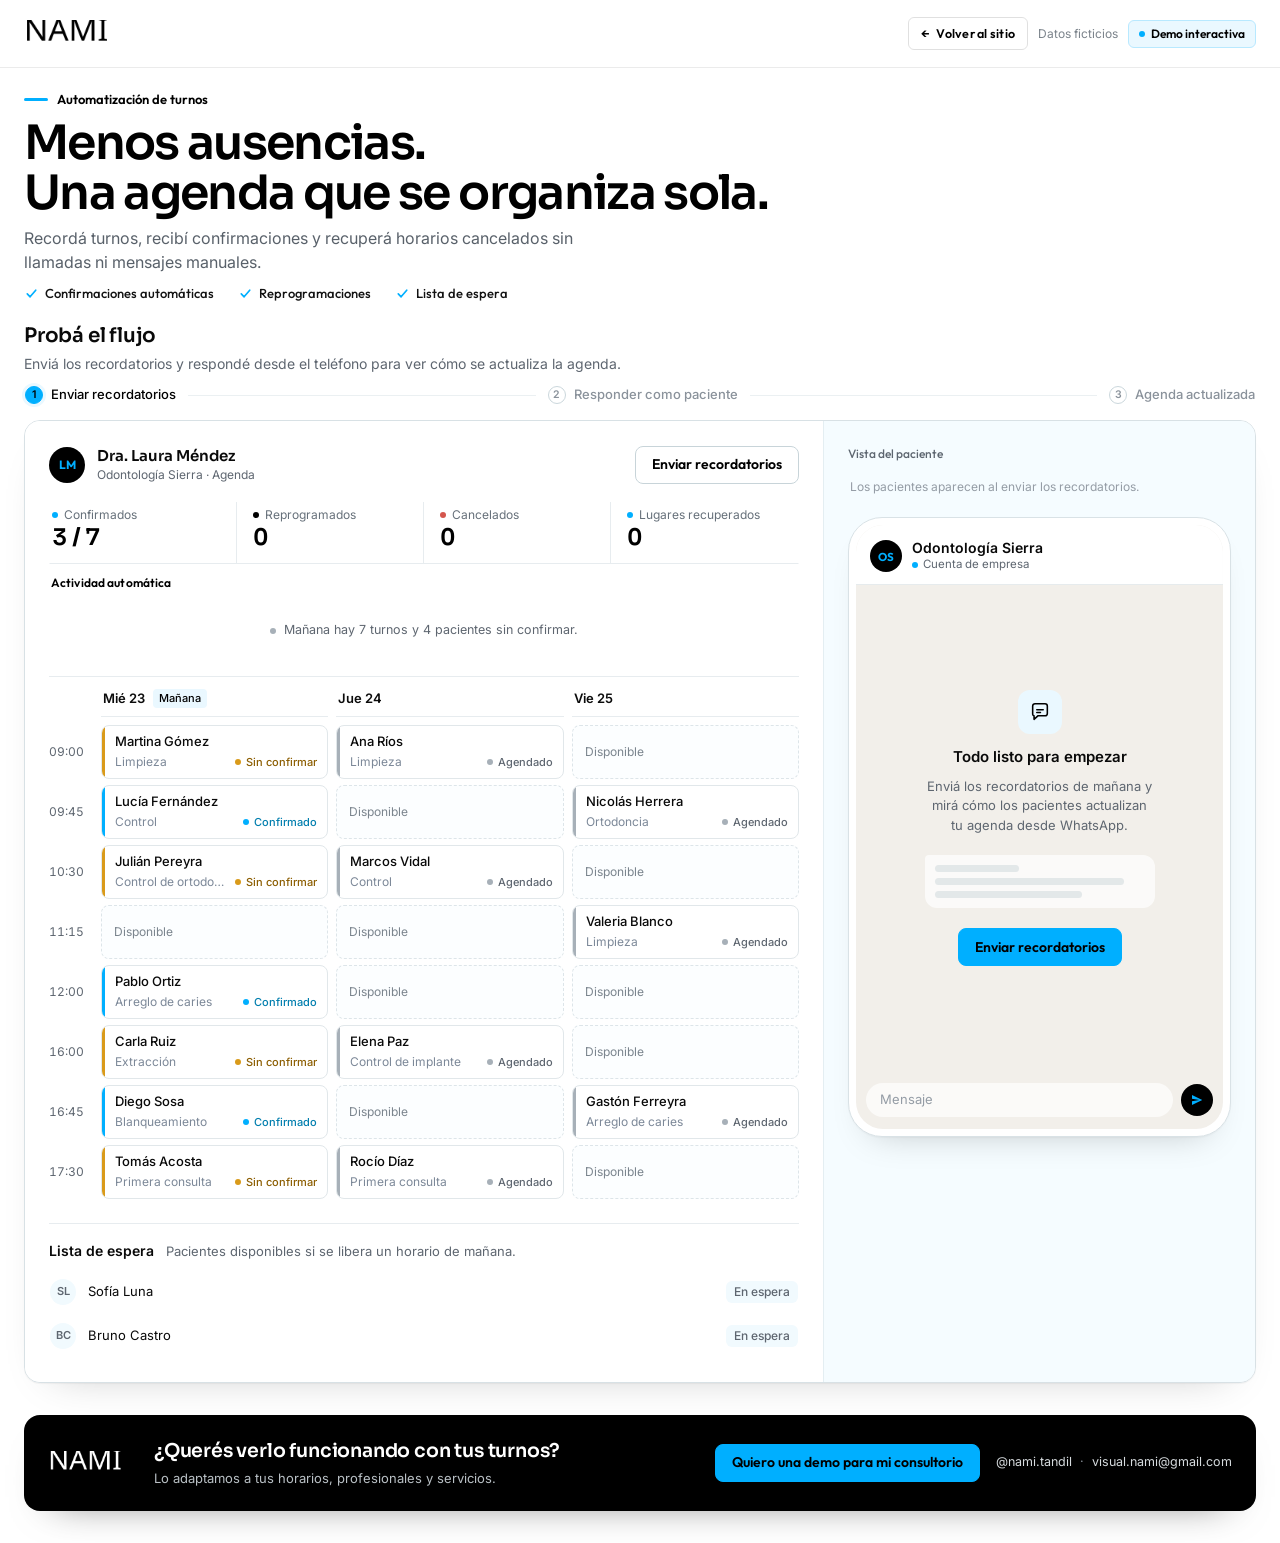
==== commit 430c0ad3: "Remove target and rel attributes from demo link in index.html" ====
--- a/demo-turnos/demo_turnos_whatsapp_nami.html
+++ b/demo-turnos/demo_turnos_whatsapp_nami.html
@@ -434,6 +434,10 @@
 .brand-logo{display:block;width:96px;height:auto;max-height:30px;object-fit:contain}
 .hdr-r{gap:10px}
 .hdr-r small{color:#7B838B}
+.back-link{display:inline-flex;align-items:center;gap:7px;font-family:var(--font-accent);font-size:12.5px;font-weight:600;letter-spacing:.02em;color:#000;text-decoration:none;border:1px solid rgba(0,0,0,.12);border-radius:var(--r-sm);padding:6px 12px;transition:border-color var(--t-fast) var(--ease),background var(--t-fast) var(--ease)}
+.back-link:hover{border-color:var(--brand-cyan);background:var(--brand-cyan-soft)}
+.back-link span{transition:transform var(--t-fast) var(--ease)}
+.back-link:hover span{transform:translateX(-3px)}
 .badge{font-family:var(--font-accent);font-weight:600;color:#000;background:var(--brand-cyan-soft);border-color:color-mix(in srgb,var(--brand-cyan) 28%,#fff);padding:4px 10px}
 .badge::before{background:var(--brand-cyan)}
 
@@ -551,6 +555,7 @@
 @media (max-width:759px){
   .hdr{height:62px}
   .brand-logo{width:82px;max-height:26px}
+  .back-link{padding:6px 10px}
   .cta{padding:20px 18px;align-items:flex-start}
   .cta-copy{width:100%;gap:16px}
   .cta-logo{width:70px}
@@ -559,13 +564,17 @@
   .brand-contact{justify-content:flex-start}
 }
 
+@media (max-width:520px){
+  .hdr-r .badge{display:none}
+}
+
 </style>
 </head>
 <body>
 <header class="hdr">
   <div class="container">
-    <a class="brand" href="https://namitandil.com.ar/" target="_blank" rel="noopener" aria-label="NAMI"><img class="brand-logo" src="[data-uri]" alt="NAMI"></a>
-    <div class="hdr-r"><small>Datos ficticios</small><span class="badge">Demo interactiva</span></div>
+    <a class="brand" href="../index.html#demo-turnos" aria-label="Volver a NAMI"><img class="brand-logo" src="[data-uri]" alt="NAMI"></a>
+    <div class="hdr-r"><a class="back-link" href="../index.html#demo-turnos"><span aria-hidden="true">←</span> Volver al sitio</a><small>Datos ficticios</small><span class="badge">Demo interactiva</span></div>
   </div>
 </header>
 
